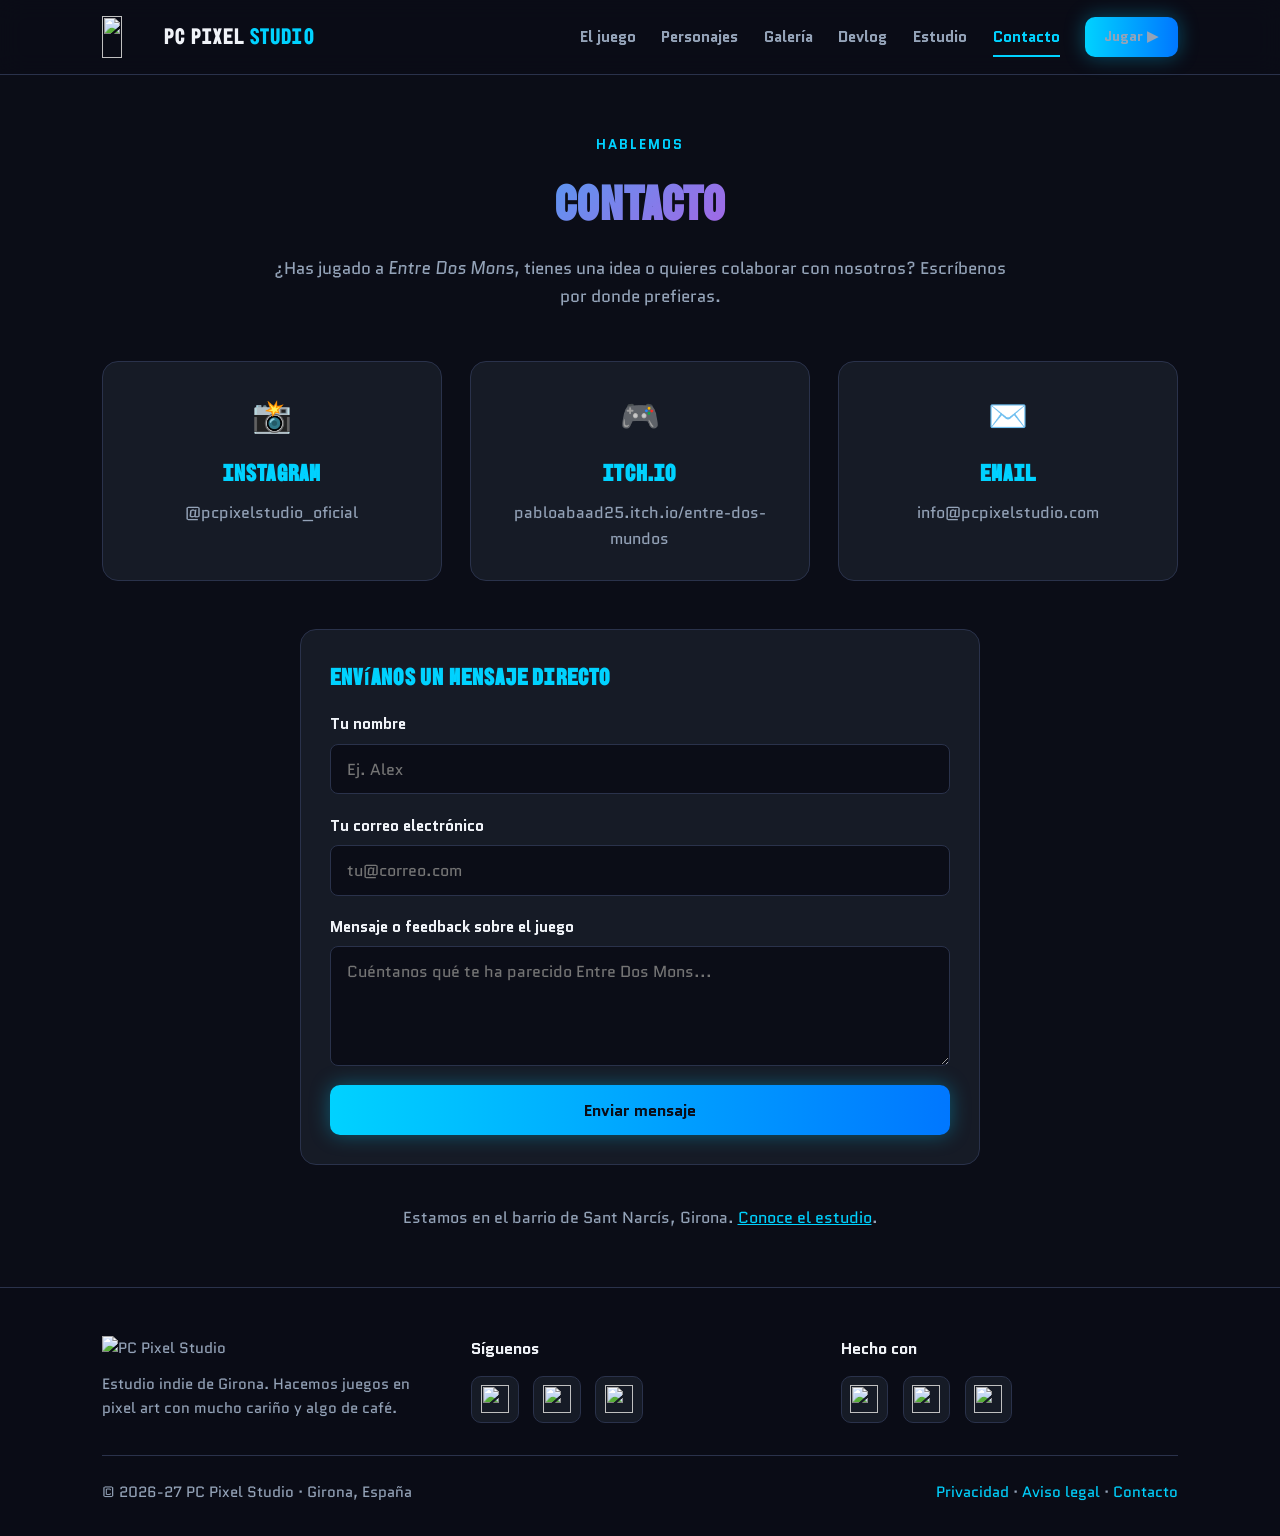
==== contact.html @ ad0563b1 "NUEVAS MEJORAS Y DISEÑO" ====
<!DOCTYPE html>
<html lang="es">
<head>
  <meta charset="UTF-8">
  <meta name="viewport" content="width=device-width, initial-scale=1.0">
  <title>Contacto | PC Pixel Studio</title>
  <meta name="description" content="Contacta con PC Pixel Studio, el estudio de Girona detrás de Entre Dos Mons.">
  <meta name="theme-color" content="#0b0d17">
  <link rel="icon" href="favicons/favicon.ico" sizes="any">
  <link rel="icon" type="image/png" sizes="32x32" href="favicons/favicon-32x32.png">
  <link rel="apple-touch-icon" href="favicons/apple-touch-icon.png">
  <link rel="stylesheet" href="style.css">
</head>
<body>
  <a class="skip-link" href="#contenido">Saltar al contenido</a>

  <!-- HEADER -->
  <header>
    <nav class="navbar" aria-label="Navegación principal">
      <a href="index.html" class="logo-link" aria-label="PC Pixel Studio, inicio">
        <img src="estudio/logo-estudio.png" alt="" class="logo-img" width="52" height="44">
        <span class="logo-text">PC Pixel<span>Studio</span></span>
      </a>
      <button class="nav-toggle" type="button" aria-expanded="false" aria-controls="nav-links" aria-label="Abrir menú">☰</button>
      <ul class="nav-links" id="nav-links">
        <li><a href="index.html#juego">El juego</a></li>
        <li><a href="index.html#personajes">Personajes</a></li>
        <li><a href="index.html#galeria">Galería</a></li>
        <li><a href="devlog.html">Devlog</a></li>
        <li><a href="studio.html">Estudio</a></li>
        <li><a href="contact.html" class="active" aria-current="page">Contacto</a></li>
        <li class="nav-cta"><a class="btn btn-primary btn-small" href="https://pabloabaad25.itch.io/entre-dos-mundos" target="_blank" rel="noopener noreferrer">Jugar ▶</a></li>
      </ul>
    </nav>
  </header>

  <main id="contenido" class="page">
    <div class="page-head">
      <span class="eyebrow">Hablemos</span>
      <h1>Contacto</h1>
      <p>¿Has jugado a <em>Entre Dos Mons</em>, tienes una idea o quieres colaborar con nosotros? Escríbenos por donde prefieras.</p>
    </div>

    <div class="contact-grid" style="margin-bottom: 3rem;">
      <a class="card contact-card" href="https://www.instagram.com/pcpixelstudio_oficial/" target="_blank" rel="noopener noreferrer">
        <span class="card-icon" aria-hidden="true">📸</span>
        <h3>Instagram</h3>
        <p>@pcpixelstudio_oficial</p>
      </a>
      <a class="card contact-card" href="https://pabloabaad25.itch.io/entre-dos-mundos" target="_blank" rel="noopener noreferrer">
        <span class="card-icon" aria-hidden="true">🎮</span>
        <h3>itch.io</h3>
        <p>pabloabaad25.itch.io/entre-dos-mundos</p>
      </a>
      <a class="card contact-card" href="mailto:info@pcpixelstudio.com">
        <span class="card-icon" aria-hidden="true">✉️</span>
        <h3>Email</h3>
        <p>info@pcpixelstudio.com</p>
      </a>
    </div>

    <form class="card" style="max-width: 680px; margin: 0 auto;" action="mailto:info@pcpixelstudio.com" method="post" enctype="text/plain">
      <h3 style="margin-bottom: 1rem;">Envíanos un mensaje directo</h3>
      <div class="form-group">
        <label for="nombre">Tu nombre</label>
        <input type="text" id="nombre" name="Nombre" placeholder="Ej. Alex" required>
      </div>
      <div class="form-group">
        <label for="email">Tu correo electrónico</label>
        <input type="email" id="email" name="Email" placeholder="tu@correo.com" required>
      </div>
      <div class="form-group">
        <label for="mensaje">Mensaje o feedback sobre el juego</label>
        <textarea id="mensaje" name="Mensaje" rows="4" placeholder="Cuéntanos qué te ha parecido Entre Dos Mons..." required></textarea>
      </div>
      <button type="submit" class="btn btn-primary" style="width: 100%;">Enviar mensaje</button>
    </form>

    <p style="margin-top: 2.5rem; text-align: center; color: var(--text-muted);">
      Estamos en el barrio de Sant Narcís, Girona. <a href="studio.html" style="color: var(--primary);">Conoce el estudio</a>.
    </p>
  </main>

  <!-- FOOTER -->
  <footer>
    <div class="footer-content">
      <div class="footer-top">
        <div class="footer-brand">
          <img src="estudio/logo-estudio.png" alt="PC Pixel Studio" width="66" height="56">
          <p>Estudio indie de Girona. Hacemos juegos en pixel art con mucho cariño y algo de café.</p>
        </div>
        <div class="footer-col">
          <h4>Síguenos</h4>
          <nav class="footer-icons" aria-label="Redes sociales">
            <a href="https://pabloabaad25.itch.io/entre-dos-mundos" target="_blank" rel="noopener noreferrer" aria-label="Entre Dos Mons en itch.io"><img src="iconos/icon-aviable-itchio.svg" alt=""></a>
            <a href="https://www.instagram.com/pcpixelstudio_oficial/" target="_blank" rel="noopener noreferrer" aria-label="PC Pixel Studio en Instagram"><img src="iconos/icon-instagram.png" alt=""></a>
            <a href="https://github.com/CyrailJR11/Projecte-Intermodular-de-Desenvolupament-d-Aplicacions-Multiplataforma" target="_blank" rel="noopener noreferrer" aria-label="Código del juego en GitHub"><img src="iconos/icon-github.png" alt=""></a>
          </nav>
        </div>
        <div class="footer-col">
          <h4>Hecho con</h4>
          <div class="footer-icons">
            <a href="https://unity.com" target="_blank" rel="noopener noreferrer" aria-label="Unity 6"><img src="iconos/icon-unity.png" alt=""></a>
            <a href="https://visualstudio.microsoft.com" target="_blank" rel="noopener noreferrer" aria-label="Visual Studio"><img src="iconos/icon-vstudio.png" alt=""></a>
            <a href="https://code.visualstudio.com" target="_blank" rel="noopener noreferrer" aria-label="Visual Studio Code"><img src="iconos/icon-vscode.png" alt=""></a>
          </div>
        </div>
      </div>
      <div class="footer-bottom">
        <p>&copy; 2026-27 PC Pixel Studio · Girona, España</p>
        <p><a href="privacy.html">Privacidad</a> · <a href="legal.html">Aviso legal</a> · <a href="contact.html">Contacto</a></p>
      </div>
    </div>
  </footer>

  <script src="script.js"></script>
</body>
</html>
---- style.css ----
/* ==========================================
   PC PIXEL STUDIO — ESTILOS GLOBALES WEB
   ========================================== */

@font-face {
  font-family: 'BBH Bogle';
  src: url('BBH_Bogle/BBHBogle-Regular.ttf') format('truetype');
  font-weight: 400;
  font-style: normal;
  font-display: swap;
}

@font-face {
  font-family: 'Quantico';
  src: url('BBH_Bogle,Quantico/Quantico/Quantico-Regular.ttf') format('truetype');
  font-weight: 400;
  font-style: normal;
  font-display: swap;
}

@font-face {
  font-family: 'Quantico';
  src: url('BBH_Bogle,Quantico/Quantico/Quantico-Italic.ttf') format('truetype');
  font-weight: 400;
  font-style: italic;
  font-display: swap;
}

@font-face {
  font-family: 'Quantico';
  src: url('BBH_Bogle,Quantico/Quantico/Quantico-Bold.ttf') format('truetype');
  font-weight: 700;
  font-style: normal;
  font-display: swap;
}

@font-face {
  font-family: 'Quantico';
  src: url('BBH_Bogle,Quantico/Quantico/Quantico-BoldItalic.ttf') format('truetype');
  font-weight: 700;
  font-style: italic;
  font-display: swap;
}

:root {
  --bg-color: #0b0d17;
  --bg-alt: #101422;
  --card-bg: #161b26;
  --primary: #00d2ff;
  --accent: #9d4edd;
  --ember: #ff2bd6;
  --gold: #ffcc00;
  --nil-color: #ff8c42;
  --volt-color: #00d2ff;
  --text-main: #f0f3f8;
  --text-muted: #94a3b8;
  --border: #2a324b;
  --font-display: 'BBH Bogle', sans-serif;
  --font-body: 'Quantico', sans-serif;
}

* {
  box-sizing: border-box;
  margin: 0;
  padding: 0;
}

html {
  scroll-behavior: smooth;
}

body {
  background-color: var(--bg-color);
  color: var(--text-main);
  font-family: var(--font-body);
  font-size: 16px;
  line-height: 1.6;
  min-height: 100vh;
  display: flex;
  flex-direction: column;
  overflow-x: hidden;
}

img {
  max-width: 100%;
  height: auto;
}

h1, h2, h3, .logo, .logo-text, .hero-title {
  font-family: var(--font-display);
  letter-spacing: 1.2px;
}

button, input, textarea, select, .btn, small, .badge {
  font-family: var(--font-body);
}

.sr-only {
  position: absolute;
  width: 1px;
  height: 1px;
  overflow: hidden;
  clip: rect(0, 0, 0, 0);
  white-space: nowrap;
}

.skip-link {
  position: absolute;
  left: -9999px;
}

.skip-link:focus {
  position: fixed;
  top: 10px;
  left: 10px;
  background: var(--primary);
  color: var(--bg-color);
  padding: 0.6rem 1rem;
  border-radius: 8px;
  font-weight: 700;
  z-index: 2000;
}

/* ==========================================
   NAVBAR UNIFICADA
   ========================================== */

.navbar {
  display: flex;
  justify-content: space-between;
  align-items: center;
  padding: 1rem 8%;
  background: rgba(11, 13, 23, 0.92);
  backdrop-filter: blur(12px);
  border-bottom: 1px solid var(--border);
  position: sticky;
  top: 0;
  z-index: 1000;
  transition: all 0.3s ease;
}

.logo-link {
  display: inline-flex;
  align-items: center;
  gap: 0.75rem;
  text-decoration: none;
}

.logo-img {
  height: 42px;
  width: auto;
  object-fit: contain;
  transition: transform 0.3s ease;
}

.logo-link:hover .logo-img {
  transform: scale(1.06);
}

.logo-text {
  font-size: 1.4rem;
  color: var(--text-main);
}

.logo-text span {
  color: var(--primary);
  margin-left: 4px;
}

.nav-links {
  display: flex;
  align-items: center;
  list-style: none;
  gap: 1.6rem;
}

.nav-links a {
  color: var(--text-muted);
  text-decoration: none;
  font-size: 0.96rem;
  font-weight: 700;
  transition: color 0.3s ease;
  padding: 0.4rem 0;
}

.nav-links a:hover,
.nav-links a.active {
  color: var(--primary);
  border-bottom: 2px solid var(--primary);
}

.nav-links .btn-small {
  padding: 0.55rem 1.2rem;
  font-size: 0.9rem;
  border-bottom: none !important;
}

.nav-toggle {
  display: none;
  background: var(--card-bg);
  color: var(--primary);
  border: 1px solid var(--border);
  border-radius: 8px;
  padding: 0.45rem 0.75rem;
  font-size: 1.3rem;
  cursor: pointer;
}

/* ==========================================
   ESTRUCTURA DE SECCIONES Y CABECERAS
   ========================================== */

main {
  flex: 1;
  width: 100%;
}

main.page {
  padding: 3.5rem 8%;
  max-width: 1400px;
  margin: 0 auto;
}

.section {
  padding: 5rem 8%;
}

.section-alt {
  background: var(--bg-alt);
  border-top: 1px solid var(--border);
  border-bottom: 1px solid var(--border);
}

.section-inner {
  max-width: 1200px;
  margin: 0 auto;
}

.section-head,
.page-head {
  text-align: center;
  max-width: 740px;
  margin: 0 auto 3.2rem;
}

.eyebrow {
  display: inline-block;
  font-size: 0.85rem;
  font-weight: 700;
  text-transform: uppercase;
  letter-spacing: 2px;
  color: var(--primary);
  margin-bottom: 0.6rem;
}

.section-head h2,
.page-head h1 {
  font-size: clamp(2.1rem, 4vw, 3rem);
  margin-bottom: 0.8rem;
  background: linear-gradient(135deg, #00d2ff 0%, #ff2bd6 100%);
  -webkit-background-clip: text;
  -webkit-text-fill-color: transparent;
}

.section-head p,
.page-head p {
  color: var(--text-muted);
  font-size: 1.08rem;
}

/* ==========================================
   HERO SECTION & ANOMALÍA DIMENSIONAL
   ========================================== */

.hero-section {
  position: relative;
  width: 100%;
  min-height: 88vh;
  display: flex;
  flex-direction: column;
  justify-content: center;
  align-items: center;
  text-align: center;
  padding: 4rem 6% 5rem;
  overflow: hidden;
  background:
    linear-gradient(to bottom, rgba(11, 13, 23, 0.72), rgba(11, 13, 23, 0.94)),
    url('img/hero.jpg') center/cover no-repeat,
    radial-gradient(circle at center, #131726 0%, #0b0d17 100%);
  border-bottom: 1px solid var(--border);
}

#anomaly-canvas {
  position: absolute;
  inset: 0;
  width: 100%;
  height: 100%;
  z-index: 1;
  pointer-events: none;
}

.hero-content {
  position: relative;
  z-index: 2;
  max-width: 820px;
  padding: 2.6rem 2rem;
  background: rgba(16, 20, 34, 0.68);
  backdrop-filter: blur(12px);
  border: 1px solid rgba(0, 210, 255, 0.25);
  border-radius: 24px;
  box-shadow: 0 0 50px rgba(0, 210, 255, 0.14);
}

.hero-logo {
  max-width: 480px;
  width: 90%;
  margin: 0 auto 1.2rem;
  display: block;
  filter: drop-shadow(0 8px 25px rgba(0, 210, 255, 0.25));
}

.hero-tagline {
  font-size: clamp(1.3rem, 2.8vw, 1.75rem);
  font-weight: 700;
  color: var(--text-main);
  margin-bottom: 1rem;
  line-height: 1.3;
}

.hero-tagline em {
  font-style: normal;
  color: var(--primary);
}

.hero-subtitle {
  color: var(--text-muted);
  font-size: 1.08rem;
  max-width: 640px;
  margin: 0 auto 2rem;
}

.hero-tags {
  display: flex;
  justify-content: center;
  flex-wrap: wrap;
  gap: 0.6rem;
  margin-top: 2rem;
}

.badge {
  display: inline-block;
  padding: 0.35rem 0.9rem;
  background: rgba(157, 78, 221, 0.18);
  border: 1px solid rgba(157, 78, 221, 0.5);
  color: #e0aaff;
  border-radius: 50px;
  font-size: 0.8rem;
  font-weight: 700;
  text-transform: uppercase;
  letter-spacing: 0.6px;
}

.badge-gold {
  background: rgba(255, 204, 0, 0.16);
  border-color: rgba(255, 204, 0, 0.55);
  color: var(--gold);
}

.scroll-hint {
  position: absolute;
  bottom: 1.4rem;
  z-index: 2;
  color: var(--text-muted);
  text-decoration: none;
  font-size: 0.88rem;
  font-weight: 700;
  transition: color 0.3s, transform 0.3s;
}

.scroll-hint:hover {
  color: var(--primary);
  transform: translateY(3px);
}

/* ==========================================
   HISTORIA, DOS MUNDOS Y PERSONAJES
   ========================================== */

.story {
  display: grid;
  grid-template-columns: 1.1fr 1fr;
  gap: 3rem;
  align-items: center;
}

.story h2 {
  font-size: clamp(1.9rem, 3.5vw, 2.5rem);
  color: var(--text-main);
  margin-bottom: 1.2rem;
}

.story p {
  color: var(--text-muted);
  margin-bottom: 1rem;
}

.story .quote {
  margin-top: 1.4rem;
  padding: 1.1rem 1.4rem;
  background: var(--card-bg);
  border-left: 4px solid var(--primary);
  border-radius: 0 12px 12px 0;
  color: var(--text-main);
  font-style: italic;
}

.story-img {
  border-radius: 18px;
  border: 1px solid var(--border);
  box-shadow: 0 15px 35px rgba(0, 0, 0, 0.5);
}

.worlds {
  display: grid;
  grid-template-columns: repeat(2, 1fr);
  gap: 2rem;
}

.world {
  background: var(--card-bg);
  border: 2px solid var(--border);
  border-radius: 18px;
  padding: 2rem;
  opacity: 0.65;
  transform: scale(0.98);
  transition: all 0.35s ease;
  cursor: pointer;
}

.world h3 {
  font-size: 1.7rem;
  margin: 0.8rem 0 0.6rem;
}

.world p {
  color: var(--text-muted);
  margin-bottom: 1.2rem;
}

.world ul {
  display: flex;
  flex-wrap: wrap;
  gap: 0.5rem;
  list-style: none;
}

.world-bosque.is-active {
  opacity: 1;
  transform: scale(1);
  border-color: var(--nil-color);
  box-shadow: 0 0 35px rgba(255, 140, 66, 0.22);
}

.world-bosque h3 {
  color: var(--nil-color);
}

.world-cuevas.is-active {
  opacity: 1;
  transform: scale(1);
  border-color: var(--volt-color);
  box-shadow: 0 0 35px rgba(0, 210, 255, 0.22);
}

.world-cuevas h3 {
  color: var(--volt-color);
}

.world-switch {
  display: flex;
  flex-direction: column;
  align-items: center;
  gap: 0.8rem;
  margin: 2.2rem 0 2.8rem;
}

.world-switch .key {
  display: inline-flex;
  align-items: center;
  justify-content: center;
  width: 28px;
  height: 28px;
  background: rgba(0, 0, 0, 0.35);
  border: 1px solid rgba(255, 255, 255, 0.4);
  border-radius: 6px;
  font-size: 0.9rem;
  font-weight: 700;
}

#world-status {
  color: var(--text-muted);
}

.links-grid {
  display: grid;
  grid-template-columns: repeat(auto-fit, minmax(260px, 1fr));
  gap: 1.5rem;
}

.link-card {
  display: flex;
  align-items: flex-start;
  gap: 1rem;
  background: var(--card-bg);
  border: 1px solid var(--border);
  border-radius: 14px;
  padding: 1.4rem;
}

.link-card .icon {
  font-size: 1.8rem;
  line-height: 1;
}

.link-card p {
  color: var(--text-muted);
  font-size: 0.95rem;
}

.link-card strong {
  color: var(--text-main);
}

.characters {
  display: grid;
  grid-template-columns: repeat(2, 1fr);
  gap: 2rem;
}

.character {
  display: flex;
  align-items: center;
  gap: 1.8rem;
  background: var(--card-bg);
  border: 1px solid var(--border);
  border-radius: 18px;
  padding: 2rem;
  transition: transform 0.3s ease, border-color 0.3s ease;
}

.character:hover {
  transform: translateY(-5px);
}

.character-nil:hover {
  border-color: var(--nil-color);
}

.character-volt:hover {
  border-color: var(--volt-color);
}

.character-sprite {
  width: 120px;
  height: auto;
  object-fit: contain;
  image-rendering: pixelated;
  flex-shrink: 0;
  transition: transform 0.25s ease;
}

.character:hover .character-sprite {
  transform: scale(1.08) rotate(2deg);
}

.character h3 {
  font-size: 1.8rem;
  margin-bottom: 0.2rem;
}

.character-nil h3 {
  color: var(--nil-color);
}

.character-volt h3 {
  color: var(--volt-color);
}

.character .role {
  display: inline-block;
  font-size: 0.85rem;
  font-weight: 700;
  text-transform: uppercase;
  color: var(--text-muted);
  margin-bottom: 0.8rem;
}

.character p {
  color: var(--text-muted);
  margin-bottom: 1rem;
  font-size: 0.95rem;
}

.abilities {
  list-style: none;
  display: flex;
  flex-direction: column;
  gap: 0.4rem;
}

.abilities li {
  font-size: 0.92rem;
  color: var(--text-main);
  padding-left: 1.2rem;
  position: relative;
}

.abilities li::before {
  content: "▸";
  position: absolute;
  left: 0;
  color: var(--primary);
}

/* ==========================================
   CARDS, GRID, GALERÍA, DEVLOG Y CTA
   ========================================== */

.grid {
  display: grid;
  grid-template-columns: repeat(auto-fit, minmax(280px, 1fr));
  gap: 1.8rem;
}

.card {
  background: var(--card-bg);
  border: 1px solid var(--border);
  border-radius: 16px;
  padding: 1.8rem;
  transition: transform 0.3s ease, border-color 0.3s ease, box-shadow 0.3s ease;
}

.card:hover {
  transform: translateY(-5px);
  border-color: var(--primary);
  box-shadow: 0 10px 25px rgba(0, 210, 255, 0.12);
}

.card-icon {
  display: inline-block;
  font-size: 2rem;
  margin-bottom: 0.8rem;
}

.card h3 {
  font-size: 1.45rem;
  color: var(--primary);
  margin-bottom: 0.5rem;
}

.card p {
  color: var(--text-muted);
}

.gallery {
  display: grid;
  grid-template-columns: repeat(auto-fit, minmax(300px, 1fr));
  gap: 1.5rem;
}

.gallery figure {
  background: var(--card-bg);
  border: 1px solid var(--border);
  border-radius: 14px;
  overflow: hidden;
  transition: transform 0.3s ease, border-color 0.3s ease;
}

.gallery figure:hover {
  transform: translateY(-4px);
  border-color: var(--primary);
}

.gallery button {
  display: block;
  width: 100%;
  padding: 0;
  border: none;
  background: none;
  cursor: zoom-in;
  overflow: hidden;
}

.gallery img {
  width: 100%;
  height: 220px;
  object-fit: cover;
  display: block;
  transition: transform 0.35s ease;
}

.gallery figure:hover img {
  transform: scale(1.05);
}

.gallery figcaption {
  padding: 0.9rem 1.2rem;
  font-size: 0.92rem;
  color: var(--text-muted);
  text-align: center;
}

.inspo {
  display: flex;
  justify-content: center;
  flex-wrap: wrap;
  gap: 1rem;
  margin-top: 1.5rem;
}

.inspo span {
  padding: 0.65rem 1.4rem;
  background: var(--card-bg);
  border: 1px solid var(--border);
  border-radius: 50px;
  font-weight: 700;
  color: var(--text-main);
}

.cta {
  display: grid;
  grid-template-columns: 300px 1fr;
  gap: 3rem;
  align-items: center;
  background: var(--card-bg);
  border: 1px solid var(--border);
  border-radius: 22px;
  padding: 2.5rem;
}

.cta-poster {
  border-radius: 14px;
  border: 1px solid var(--border);
  box-shadow: 0 12px 30px rgba(0, 0, 0, 0.5);
}

.cta h2 {
  font-size: clamp(1.9rem, 3.2vw, 2.5rem);
  margin-bottom: 1rem;
  color: var(--text-main);
}

.cta p {
  color: var(--text-muted);
  margin-bottom: 1.8rem;
}

.cta-note {
  display: block;
  font-size: 0.88rem;
  color: var(--text-muted);
}

.lightbox {
  display: none;
  position: fixed;
  inset: 0;
  background: rgba(7, 10, 18, 0.94);
  z-index: 3000;
  flex-direction: column;
  justify-content: center;
  align-items: center;
  padding: 2rem;
}

.lightbox.is-open {
  display: flex;
}

.lightbox img {
  max-width: 90vw;
  max-height: 80vh;
  border-radius: 12px;
  border: 1px solid var(--primary);
  box-shadow: 0 0 40px rgba(0, 210, 255, 0.25);
}

.lightbox p {
  margin-top: 1rem;
  color: var(--text-main);
}

.lightbox-close {
  position: absolute;
  top: 1.5rem;
  right: 2rem;
  background: var(--card-bg);
  color: var(--text-main);
  border: 1px solid var(--border);
  width: 44px;
  height: 44px;
  border-radius: 50%;
  font-size: 1.3rem;
  cursor: pointer;
}

.devlog-list {
  display: flex;
  flex-direction: column;
  gap: 2rem;
  max-width: 920px;
  margin: 0 auto;
}

.devlog-entry {
  display: flex;
  flex-direction: column;
  gap: 1rem;
}

.devlog-entry .tag {
  align-self: flex-start;
  background: rgba(0, 210, 255, 0.14);
  color: var(--primary);
  border: 1px solid rgba(0, 210, 255, 0.4);
  padding: 0.3rem 0.85rem;
  border-radius: 50px;
  font-size: 0.82rem;
  font-weight: 700;
  text-transform: uppercase;
}

.devlog-entry img {
  width: 100%;
  max-height: 440px;
  object-fit: cover;
  border-radius: 10px;
  border: 1px solid var(--border);
  margin-top: 1rem;
}

/* ==========================================
   ESTUDIO (MAPA, CARRUSEL, ACORDEÓN, TECH)
   ========================================== */

.map-container {
  width: 100%;
  height: 400px;
  border-radius: 16px;
  overflow: hidden;
  border: 1px solid var(--border);
  margin-top: 2rem;
}

.map-container iframe {
  width: 100%;
  height: 100%;
  border: 0;
}

.carousel-container {
  position: relative;
  max-width: 860px;
  margin: 2rem auto;
  overflow: hidden;
  border-radius: 16px;
  border: 1px solid var(--border);
  background: var(--card-bg);
}

.carousel-slides {
  display: flex;
  transition: transform 0.4s ease-in-out;
}

.carousel-slide {
  min-width: 100%;
  box-sizing: border-box;
  text-align: center;
}

.carousel-slide img {
  width: 100%;
  height: 420px;
  object-fit: cover;
  display: block;
}

.carousel-btn {
  position: absolute;
  top: 50%;
  transform: translateY(-50%);
  background: rgba(11, 13, 23, 0.78);
  color: var(--primary);
  border: 1px solid var(--border);
  padding: 0.8rem 1.05rem;
  cursor: pointer;
  font-size: 1.2rem;
  border-radius: 50%;
  transition: background 0.3s, color 0.3s;
  z-index: 10;
}

.carousel-btn:hover {
  background: var(--primary);
  color: var(--bg-color);
}

.carousel-prev { left: 15px; }
.carousel-next { right: 15px; }

.accordion {
  display: flex;
  flex-direction: column;
  gap: 1rem;
  margin-top: 1.5rem;
}

.accordion-item {
  background: var(--card-bg);
  border: 1px solid var(--border);
  border-radius: 12px;
  overflow: hidden;
  transition: border-color 0.3s;
}

.accordion-item:hover {
  border-color: var(--primary);
}

.accordion-header {
  padding: 1.2rem 1.5rem;
  display: flex;
  align-items: center;
  gap: 1rem;
  cursor: pointer;
  font-size: 1.1rem;
  font-weight: 700;
  color: var(--text-main);
  user-select: none;
}

.accordion-header img {
  width: 40px;
  height: 40px;
  object-fit: cover;
  border-radius: 8px;
}

.accordion-content {
  max-height: 0;
  overflow: hidden;
  transition: max-height 0.3s ease-out, padding 0.3s ease-out;
  padding: 0 1.5rem;
  color: var(--text-muted);
  line-height: 1.6;
}

.accordion-item.active .accordion-content {
  max-height: 220px;
  padding: 0 1.5rem 1.5rem 1.5rem;
}

.tech-section {
  display: flex;
  align-items: center;
  gap: 2.5rem;
  flex-wrap: wrap;
  margin-top: 1.5rem;
}

.tech-text {
  flex: 1;
  min-width: 280px;
}

.tech-image {
  flex: 1;
  min-width: 280px;
  text-align: center;
}

.tech-image img {
  max-width: 100%;
  height: auto;
  border-radius: 14px;
  border: 1px solid var(--border);
}

/* ==========================================
   CONTACTO
   ========================================== */

.contact-grid {
  display: grid;
  grid-template-columns: repeat(auto-fit, minmax(280px, 1fr));
  gap: 1.8rem;
}

.contact-card {
  text-decoration: none;
  text-align: center;
  display: flex;
  flex-direction: column;
  align-items: center;
}

.form-group {
  display: flex;
  flex-direction: column;
  gap: 0.45rem;
  margin-bottom: 1.2rem;
}

.form-group label {
  font-weight: 700;
  font-size: 0.95rem;
  color: var(--text-main);
}

.form-group input,
.form-group textarea {
  background: var(--bg-color);
  border: 1px solid var(--border);
  border-radius: 8px;
  padding: 0.8rem 1rem;
  color: var(--text-main);
  font-size: 1rem;
  transition: border-color 0.3s;
}

.form-group input:focus,
.form-group textarea:focus {
  outline: none;
  border-color: var(--primary);
}

/* ==========================================
   BOTONES
   ========================================== */

.hero-buttons,
.cta-buttons {
  display: flex;
  gap: 1.2rem;
  justify-content: center;
  flex-wrap: wrap;
}

.cta .cta-buttons {
  justify-content: flex-start;
  margin-bottom: 1rem;
}

.btn {
  display: inline-flex;
  align-items: center;
  justify-content: center;
  gap: 0.6rem;
  padding: 0.85rem 2rem;
  font-size: 1rem;
  font-weight: 700;
  border-radius: 10px;
  text-decoration: none;
  transition: all 0.3s ease;
  cursor: pointer;
  border: none;
}

.btn-primary {
  background: linear-gradient(90deg, #00d2ff, #0077ff);
  color: #0b0d17;
  box-shadow: 0 0 20px rgba(0, 210, 255, 0.35);
}

.btn-primary:hover {
  transform: translateY(-3px);
  box-shadow: 0 0 30px rgba(0, 210, 255, 0.65);
}

.btn-ember {
  background: linear-gradient(90deg, #9d4edd, #ff2bd6);
  color: #ffffff;
  box-shadow: 0 0 20px rgba(255, 43, 214, 0.3);
}

.btn-ember:hover {
  transform: translateY(-3px);
  box-shadow: 0 0 30px rgba(255, 43, 214, 0.6);
}

.btn-secondary {
  background: rgba(22, 27, 38, 0.85);
  color: var(--text-main);
  border: 1px solid var(--border);
}

.btn-secondary:hover {
  transform: translateY(-3px);
  border-color: var(--accent);
  color: #d896ff;
}

/* ==========================================
   FOOTER & PÁGINAS LEGALES
   ========================================== */

footer {
  padding: 3rem 8% 2rem;
  border-top: 1px solid var(--border);
  background: rgba(11, 13, 23, 0.98);
  color: var(--text-muted);
  font-size: 0.92rem;
}

.footer-content {
  max-width: 1200px;
  margin: 0 auto;
}

.footer-top {
  display: grid;
  grid-template-columns: repeat(auto-fit, minmax(220px, 1fr));
  gap: 2rem;
  padding-bottom: 2rem;
  border-bottom: 1px solid var(--border);
}

.footer-brand img {
  margin-bottom: 0.8rem;
}

.footer-col h4 {
  color: var(--text-main);
  margin-bottom: 0.9rem;
  font-size: 1rem;
}

.footer-icons {
  display: flex;
  align-items: center;
  gap: 0.9rem;
  flex-wrap: wrap;
}

.footer-icons a {
  display: inline-flex;
  padding: 0.55rem;
  background: var(--card-bg);
  border: 1px solid var(--border);
  border-radius: 10px;
  transition: all 0.3s ease;
}

.footer-icons img {
  width: 28px;
  height: 28px;
  object-fit: contain;
}

.footer-icons a:hover {
  transform: translateY(-3px);
  border-color: var(--primary);
  box-shadow: 0 0 15px rgba(0, 210, 255, 0.3);
}

.footer-bottom {
  display: flex;
  justify-content: space-between;
  align-items: center;
  flex-wrap: wrap;
  gap: 1rem;
  padding-top: 1.5rem;
}

footer a {
  color: var(--primary);
  text-decoration: none;
  transition: color 0.3s ease;
}

footer a:hover {
  color: var(--ember);
  text-decoration: underline;
}

.legal-container {
  max-width: 900px;
  margin: 0 auto;
  padding: 2.5rem;
  background: var(--card-bg);
  border: 1px solid var(--border);
  border-radius: 16px;
  box-shadow: 0 0 30px rgba(0, 0, 0, 0.4);
}

.legal-container h1 {
  font-size: 2.5rem;
  color: var(--primary);
  margin-bottom: 0.5rem;
}

.last-update {
  color: var(--text-muted);
  font-size: 0.9rem;
  margin-bottom: 2rem;
  border-bottom: 1px solid var(--border);
  padding-bottom: 1rem;
}

.legal-content h2 {
  font-size: 1.6rem;
  color: #c77dff;
  margin: 1.8rem 0 0.8rem 0;
}

.legal-content p {
  color: var(--text-main);
  line-height: 1.7;
  margin-bottom: 1rem;
}

.legal-content ul {
  margin: 0.8rem 0 1.2rem 1.5rem;
  color: var(--text-muted);
}

.legal-content li {
  margin-bottom: 0.5rem;
  line-height: 1.6;
}

/* ANIMACIÓN REVEAL & RESPONSIVE */
.reveal {
  opacity: 0;
  transform: translateY(22px);
  transition: opacity 0.6s ease, transform 0.6s ease;
}

.reveal.is-visible {
  opacity: 1;
  transform: translateY(0);
}

@media (max-width: 900px) {
  .story,
  .worlds,
  .characters,
  .cta {
    grid-template-columns: 1fr;
  }

  .cta-poster {
    max-width: 260px;
    margin: 0 auto;
  }

  .cta .cta-buttons {
    justify-content: center;
  }

  .cta {
    text-align: center;
  }
}

@media (max-width: 820px) {
  .nav-toggle {
    display: block;
  }

  .nav-links {
    display: none;
    position: absolute;
    top: 100%;
    left: 0;
    width: 100%;
    flex-direction: column;
    background: rgba(11, 13, 23, 0.98);
    border-bottom: 1px solid var(--border);
    padding: 1.5rem 8%;
    gap: 1rem;
  }

  .nav-links.open {
    display: flex;
  }

  .character {
    flex-direction: column;
    text-align: center;
  }

  .abilities li {
    text-align: left;
  }

  .footer-bottom {
    justify-content: center;
  }
}
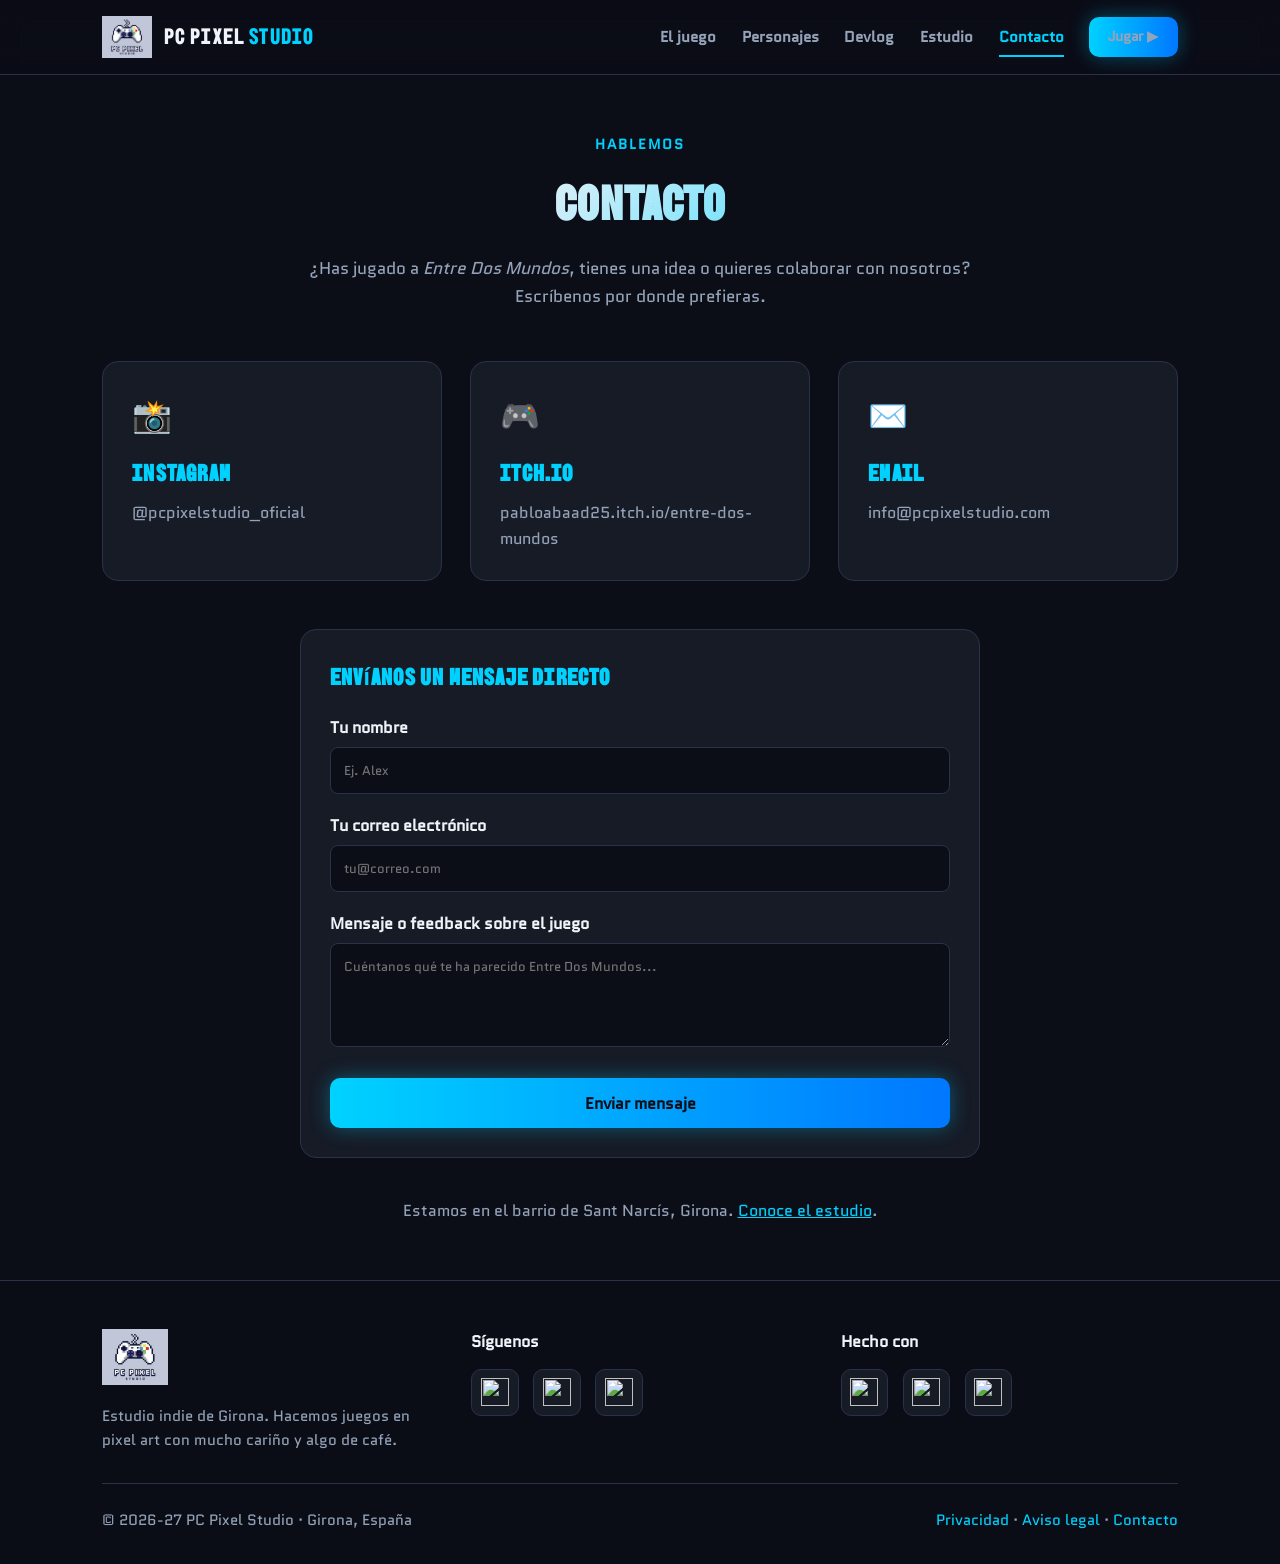
==== commit 38fd8874: "ULTIMAS MEJORAS DE CADA UNA DE LAS PAGINAS DE LA WEB" ====
--- a/contact.html
+++ b/contact.html
@@ -4,7 +4,7 @@
   <meta charset="UTF-8">
   <meta name="viewport" content="width=device-width, initial-scale=1.0">
   <title>Contacto | PC Pixel Studio</title>
-  <meta name="description" content="Contacta con PC Pixel Studio, el estudio de Girona detrás de Entre Dos Mons.">
+  <meta name="description" content="Contacta con PC Pixel Studio, el estudio de Girona detrás de Entre Dos Mundos.">
   <meta name="theme-color" content="#0b0d17">
   <link rel="icon" href="favicons/favicon.ico" sizes="any">
   <link rel="icon" type="image/png" sizes="32x32" href="favicons/favicon-32x32.png">
@@ -18,14 +18,13 @@
   <header>
     <nav class="navbar" aria-label="Navegación principal">
       <a href="index.html" class="logo-link" aria-label="PC Pixel Studio, inicio">
-        <img src="estudio/logo-estudio.png" alt="" class="logo-img" width="52" height="44">
+        <img src="estudio/LOGOTIP-ESTUDIO.png" alt="" class="logo-img" width="52" height="44">
         <span class="logo-text">PC Pixel<span>Studio</span></span>
       </a>
       <button class="nav-toggle" type="button" aria-expanded="false" aria-controls="nav-links" aria-label="Abrir menú">☰</button>
       <ul class="nav-links" id="nav-links">
         <li><a href="index.html#juego">El juego</a></li>
         <li><a href="index.html#personajes">Personajes</a></li>
-        <li><a href="index.html#galeria">Galería</a></li>
         <li><a href="devlog.html">Devlog</a></li>
         <li><a href="studio.html">Estudio</a></li>
         <li><a href="contact.html" class="active" aria-current="page">Contacto</a></li>
@@ -35,48 +34,48 @@
   </header>
 
   <main id="contenido" class="page">
-    <div class="page-head">
+    <div class="page-head reveal">
       <span class="eyebrow">Hablemos</span>
       <h1>Contacto</h1>
-      <p>¿Has jugado a <em>Entre Dos Mons</em>, tienes una idea o quieres colaborar con nosotros? Escríbenos por donde prefieras.</p>
+      <p>¿Has jugado a <em>Entre Dos Mundos</em>, tienes una idea o quieres colaborar con nosotros? Escríbenos por donde prefieras.</p>
     </div>
 
-    <div class="contact-grid" style="margin-bottom: 3rem;">
-      <a class="card contact-card" href="https://www.instagram.com/pcpixelstudio_oficial/" target="_blank" rel="noopener noreferrer">
+    <div class="contact-grid grid" style="margin-bottom: 3rem;">
+      <a class="card contact-card reveal" href="https://www.instagram.com/pcpixelstudio_oficial/" target="_blank" rel="noopener noreferrer" style="text-decoration: none;">
         <span class="card-icon" aria-hidden="true">📸</span>
         <h3>Instagram</h3>
         <p>@pcpixelstudio_oficial</p>
       </a>
-      <a class="card contact-card" href="https://pabloabaad25.itch.io/entre-dos-mundos" target="_blank" rel="noopener noreferrer">
+      <a class="card contact-card reveal" href="https://pabloabaad25.itch.io/entre-dos-mundos" target="_blank" rel="noopener noreferrer" style="text-decoration: none;">
         <span class="card-icon" aria-hidden="true">🎮</span>
         <h3>itch.io</h3>
         <p>pabloabaad25.itch.io/entre-dos-mundos</p>
       </a>
-      <a class="card contact-card" href="mailto:info@pcpixelstudio.com">
+      <a class="card contact-card reveal" href="mailto:info@pcpixelstudio.com" style="text-decoration: none;">
         <span class="card-icon" aria-hidden="true">✉️</span>
         <h3>Email</h3>
         <p>info@pcpixelstudio.com</p>
       </a>
     </div>
 
-    <form class="card" style="max-width: 680px; margin: 0 auto;" action="mailto:info@pcpixelstudio.com" method="post" enctype="text/plain">
-      <h3 style="margin-bottom: 1rem;">Envíanos un mensaje directo</h3>
-      <div class="form-group">
-        <label for="nombre">Tu nombre</label>
-        <input type="text" id="nombre" name="Nombre" placeholder="Ej. Alex" required>
+    <form class="card reveal" style="max-width: 680px; margin: 0 auto;" action="mailto:info@pcpixelstudio.com" method="post" enctype="text/plain">
+      <h3 style="margin-bottom: 1.2rem; color: var(--primary);">Envíanos un mensaje directo</h3>
+      <div class="form-group" style="margin-bottom: 1.2rem;">
+        <label for="nombre" style="display: block; margin-bottom: 0.4rem; font-weight: 700;">Tu nombre</label>
+        <input type="text" id="nombre" name="Nombre" placeholder="Ej. Alex" required style="width: 100%; padding: 0.8rem; background: var(--bg-color); border: 1px solid var(--border); border-radius: 8px; color: var(--text-main);">
       </div>
-      <div class="form-group">
-        <label for="email">Tu correo electrónico</label>
-        <input type="email" id="email" name="Email" placeholder="tu@correo.com" required>
+      <div class="form-group" style="margin-bottom: 1.2rem;">
+        <label for="email" style="display: block; margin-bottom: 0.4rem; font-weight: 700;">Tu correo electrónico</label>
+        <input type="email" id="email" name="Email" placeholder="tu@correo.com" required style="width: 100%; padding: 0.8rem; background: var(--bg-color); border: 1px solid var(--border); border-radius: 8px; color: var(--text-main);">
       </div>
-      <div class="form-group">
-        <label for="mensaje">Mensaje o feedback sobre el juego</label>
-        <textarea id="mensaje" name="Mensaje" rows="4" placeholder="Cuéntanos qué te ha parecido Entre Dos Mons..." required></textarea>
+      <div class="form-group" style="margin-bottom: 1.5rem;">
+        <label for="mensaje" style="display: block; margin-bottom: 0.4rem; font-weight: 700;">Mensaje o feedback sobre el juego</label>
+        <textarea id="mensaje" name="Mensaje" rows="4" placeholder="Cuéntanos qué te ha parecido Entre Dos Mundos..." required style="width: 100%; padding: 0.8rem; background: var(--bg-color); border: 1px solid var(--border); border-radius: 8px; color: var(--text-main);"></textarea>
       </div>
       <button type="submit" class="btn btn-primary" style="width: 100%;">Enviar mensaje</button>
     </form>
 
-    <p style="margin-top: 2.5rem; text-align: center; color: var(--text-muted);">
+    <p style="margin-top: 2.5rem; text-align: center; color: var(--text-muted);" class="reveal">
       Estamos en el barrio de Sant Narcís, Girona. <a href="studio.html" style="color: var(--primary);">Conoce el estudio</a>.
     </p>
   </main>
@@ -86,23 +85,23 @@
     <div class="footer-content">
       <div class="footer-top">
         <div class="footer-brand">
-          <img src="estudio/logo-estudio.png" alt="PC Pixel Studio" width="66" height="56">
+          <img src="estudio/LOGOTIP-ESTUDIO.png" alt="PC Pixel Studio" width="66" height="56">
           <p>Estudio indie de Girona. Hacemos juegos en pixel art con mucho cariño y algo de café.</p>
         </div>
         <div class="footer-col">
           <h4>Síguenos</h4>
           <nav class="footer-icons" aria-label="Redes sociales">
-            <a href="https://pabloabaad25.itch.io/entre-dos-mundos" target="_blank" rel="noopener noreferrer" aria-label="Entre Dos Mons en itch.io"><img src="iconos/icon-aviable-itchio.svg" alt=""></a>
-            <a href="https://www.instagram.com/pcpixelstudio_oficial/" target="_blank" rel="noopener noreferrer" aria-label="PC Pixel Studio en Instagram"><img src="iconos/icon-instagram.png" alt=""></a>
-            <a href="https://github.com/CyrailJR11/Projecte-Intermodular-de-Desenvolupament-d-Aplicacions-Multiplataforma" target="_blank" rel="noopener noreferrer" aria-label="Código del juego en GitHub"><img src="iconos/icon-github.png" alt=""></a>
+            <a href="https://pabloabaad25.itch.io/entre-dos-mundos" target="_blank" rel="noopener noreferrer" aria-label="Itch.io"><img src="iconos/icon-aviable-itchio.svg" alt=""></a>
+            <a href="https://www.instagram.com/pcpixelstudio_oficial/" target="_blank" rel="noopener noreferrer" aria-label="Instagram"><img src="iconos/icon-instagram.png" alt=""></a>
+            <a href="https://github.com/CyrailJR11/Projecte-Intermodular-de-Desenvolupament-d-Aplicacions-Multiplataforma" target="_blank" rel="noopener noreferrer" aria-label="GitHub"><img src="iconos/icon-github.png" alt=""></a>
           </nav>
         </div>
         <div class="footer-col">
           <h4>Hecho con</h4>
           <div class="footer-icons">
-            <a href="https://unity.com" target="_blank" rel="noopener noreferrer" aria-label="Unity 6"><img src="iconos/icon-unity.png" alt=""></a>
+            <a href="https://unity.com" target="_blank" rel="noopener noreferrer" aria-label="Unity"><img src="iconos/icon-unity.png" alt=""></a>
             <a href="https://visualstudio.microsoft.com" target="_blank" rel="noopener noreferrer" aria-label="Visual Studio"><img src="iconos/icon-vstudio.png" alt=""></a>
-            <a href="https://code.visualstudio.com" target="_blank" rel="noopener noreferrer" aria-label="Visual Studio Code"><img src="iconos/icon-vscode.png" alt=""></a>
+            <a href="https://code.visualstudio.com" target="_blank" rel="noopener noreferrer" aria-label="VS Code"><img src="iconos/icon-vscode.png" alt=""></a>
           </div>
         </div>
       </div>
--- a/style.css
+++ b/style.css
@@ -15,30 +15,6 @@
   src: url('BBH_Bogle,Quantico/Quantico/Quantico-Regular.ttf') format('truetype');
   font-weight: 400;
   font-style: normal;
-  font-display: swap;
-}
-
-@font-face {
-  font-family: 'Quantico';
-  src: url('BBH_Bogle,Quantico/Quantico/Quantico-Italic.ttf') format('truetype');
-  font-weight: 400;
-  font-style: italic;
-  font-display: swap;
-}
-
-@font-face {
-  font-family: 'Quantico';
-  src: url('BBH_Bogle,Quantico/Quantico/Quantico-Bold.ttf') format('truetype');
-  font-weight: 700;
-  font-style: normal;
-  font-display: swap;
-}
-
-@font-face {
-  font-family: 'Quantico';
-  src: url('BBH_Bogle,Quantico/Quantico/Quantico-BoldItalic.ttf') format('truetype');
-  font-weight: 700;
-  font-style: italic;
   font-display: swap;
 }
 
@@ -95,15 +71,6 @@
   font-family: var(--font-body);
 }
 
-.sr-only {
-  position: absolute;
-  width: 1px;
-  height: 1px;
-  overflow: hidden;
-  clip: rect(0, 0, 0, 0);
-  white-space: nowrap;
-}
-
 .skip-link {
   position: absolute;
   left: -9999px;
@@ -257,7 +224,7 @@
 .page-head h1 {
   font-size: clamp(2.1rem, 4vw, 3rem);
   margin-bottom: 0.8rem;
-  background: linear-gradient(135deg, #00d2ff 0%, #ff2bd6 100%);
+  background: linear-gradient(135deg, var(--text-main) 30%, var(--primary) 100%);
   -webkit-background-clip: text;
   -webkit-text-fill-color: transparent;
 }
@@ -366,22 +333,6 @@
   color: var(--gold);
 }
 
-.scroll-hint {
-  position: absolute;
-  bottom: 1.4rem;
-  z-index: 2;
-  color: var(--text-muted);
-  text-decoration: none;
-  font-size: 0.88rem;
-  font-weight: 700;
-  transition: color 0.3s, transform 0.3s;
-}
-
-.scroll-hint:hover {
-  color: var(--primary);
-  transform: translateY(3px);
-}
-
 /* ==========================================
    HISTORIA, DOS MUNDOS Y PERSONAJES
    ========================================== */
@@ -623,7 +574,7 @@
 }
 
 /* ==========================================
-   CARDS, GRID, GALERÍA, DEVLOG Y CTA
+   CARDS, GRID, GALERÍA Y CTA
    ========================================== */
 
 .grid {
@@ -662,71 +613,6 @@
   color: var(--text-muted);
 }
 
-.gallery {
-  display: grid;
-  grid-template-columns: repeat(auto-fit, minmax(300px, 1fr));
-  gap: 1.5rem;
-}
-
-.gallery figure {
-  background: var(--card-bg);
-  border: 1px solid var(--border);
-  border-radius: 14px;
-  overflow: hidden;
-  transition: transform 0.3s ease, border-color 0.3s ease;
-}
-
-.gallery figure:hover {
-  transform: translateY(-4px);
-  border-color: var(--primary);
-}
-
-.gallery button {
-  display: block;
-  width: 100%;
-  padding: 0;
-  border: none;
-  background: none;
-  cursor: zoom-in;
-  overflow: hidden;
-}
-
-.gallery img {
-  width: 100%;
-  height: 220px;
-  object-fit: cover;
-  display: block;
-  transition: transform 0.35s ease;
-}
-
-.gallery figure:hover img {
-  transform: scale(1.05);
-}
-
-.gallery figcaption {
-  padding: 0.9rem 1.2rem;
-  font-size: 0.92rem;
-  color: var(--text-muted);
-  text-align: center;
-}
-
-.inspo {
-  display: flex;
-  justify-content: center;
-  flex-wrap: wrap;
-  gap: 1rem;
-  margin-top: 1.5rem;
-}
-
-.inspo span {
-  padding: 0.65rem 1.4rem;
-  background: var(--card-bg);
-  border: 1px solid var(--border);
-  border-radius: 50px;
-  font-weight: 700;
-  color: var(--text-main);
-}
-
 .cta {
   display: grid;
   grid-template-columns: 300px 1fr;
@@ -742,6 +628,8 @@
   border-radius: 14px;
   border: 1px solid var(--border);
   box-shadow: 0 12px 30px rgba(0, 0, 0, 0.5);
+  width: 100%;
+  height: auto;
 }
 
 .cta h2 {
@@ -759,280 +647,6 @@
   display: block;
   font-size: 0.88rem;
   color: var(--text-muted);
-}
-
-.lightbox {
-  display: none;
-  position: fixed;
-  inset: 0;
-  background: rgba(7, 10, 18, 0.94);
-  z-index: 3000;
-  flex-direction: column;
-  justify-content: center;
-  align-items: center;
-  padding: 2rem;
-}
-
-.lightbox.is-open {
-  display: flex;
-}
-
-.lightbox img {
-  max-width: 90vw;
-  max-height: 80vh;
-  border-radius: 12px;
-  border: 1px solid var(--primary);
-  box-shadow: 0 0 40px rgba(0, 210, 255, 0.25);
-}
-
-.lightbox p {
-  margin-top: 1rem;
-  color: var(--text-main);
-}
-
-.lightbox-close {
-  position: absolute;
-  top: 1.5rem;
-  right: 2rem;
-  background: var(--card-bg);
-  color: var(--text-main);
-  border: 1px solid var(--border);
-  width: 44px;
-  height: 44px;
-  border-radius: 50%;
-  font-size: 1.3rem;
-  cursor: pointer;
-}
-
-.devlog-list {
-  display: flex;
-  flex-direction: column;
-  gap: 2rem;
-  max-width: 920px;
-  margin: 0 auto;
-}
-
-.devlog-entry {
-  display: flex;
-  flex-direction: column;
-  gap: 1rem;
-}
-
-.devlog-entry .tag {
-  align-self: flex-start;
-  background: rgba(0, 210, 255, 0.14);
-  color: var(--primary);
-  border: 1px solid rgba(0, 210, 255, 0.4);
-  padding: 0.3rem 0.85rem;
-  border-radius: 50px;
-  font-size: 0.82rem;
-  font-weight: 700;
-  text-transform: uppercase;
-}
-
-.devlog-entry img {
-  width: 100%;
-  max-height: 440px;
-  object-fit: cover;
-  border-radius: 10px;
-  border: 1px solid var(--border);
-  margin-top: 1rem;
-}
-
-/* ==========================================
-   ESTUDIO (MAPA, CARRUSEL, ACORDEÓN, TECH)
-   ========================================== */
-
-.map-container {
-  width: 100%;
-  height: 400px;
-  border-radius: 16px;
-  overflow: hidden;
-  border: 1px solid var(--border);
-  margin-top: 2rem;
-}
-
-.map-container iframe {
-  width: 100%;
-  height: 100%;
-  border: 0;
-}
-
-.carousel-container {
-  position: relative;
-  max-width: 860px;
-  margin: 2rem auto;
-  overflow: hidden;
-  border-radius: 16px;
-  border: 1px solid var(--border);
-  background: var(--card-bg);
-}
-
-.carousel-slides {
-  display: flex;
-  transition: transform 0.4s ease-in-out;
-}
-
-.carousel-slide {
-  min-width: 100%;
-  box-sizing: border-box;
-  text-align: center;
-}
-
-.carousel-slide img {
-  width: 100%;
-  height: 420px;
-  object-fit: cover;
-  display: block;
-}
-
-.carousel-btn {
-  position: absolute;
-  top: 50%;
-  transform: translateY(-50%);
-  background: rgba(11, 13, 23, 0.78);
-  color: var(--primary);
-  border: 1px solid var(--border);
-  padding: 0.8rem 1.05rem;
-  cursor: pointer;
-  font-size: 1.2rem;
-  border-radius: 50%;
-  transition: background 0.3s, color 0.3s;
-  z-index: 10;
-}
-
-.carousel-btn:hover {
-  background: var(--primary);
-  color: var(--bg-color);
-}
-
-.carousel-prev { left: 15px; }
-.carousel-next { right: 15px; }
-
-.accordion {
-  display: flex;
-  flex-direction: column;
-  gap: 1rem;
-  margin-top: 1.5rem;
-}
-
-.accordion-item {
-  background: var(--card-bg);
-  border: 1px solid var(--border);
-  border-radius: 12px;
-  overflow: hidden;
-  transition: border-color 0.3s;
-}
-
-.accordion-item:hover {
-  border-color: var(--primary);
-}
-
-.accordion-header {
-  padding: 1.2rem 1.5rem;
-  display: flex;
-  align-items: center;
-  gap: 1rem;
-  cursor: pointer;
-  font-size: 1.1rem;
-  font-weight: 700;
-  color: var(--text-main);
-  user-select: none;
-}
-
-.accordion-header img {
-  width: 40px;
-  height: 40px;
-  object-fit: cover;
-  border-radius: 8px;
-}
-
-.accordion-content {
-  max-height: 0;
-  overflow: hidden;
-  transition: max-height 0.3s ease-out, padding 0.3s ease-out;
-  padding: 0 1.5rem;
-  color: var(--text-muted);
-  line-height: 1.6;
-}
-
-.accordion-item.active .accordion-content {
-  max-height: 220px;
-  padding: 0 1.5rem 1.5rem 1.5rem;
-}
-
-.tech-section {
-  display: flex;
-  align-items: center;
-  gap: 2.5rem;
-  flex-wrap: wrap;
-  margin-top: 1.5rem;
-}
-
-.tech-text {
-  flex: 1;
-  min-width: 280px;
-}
-
-.tech-image {
-  flex: 1;
-  min-width: 280px;
-  text-align: center;
-}
-
-.tech-image img {
-  max-width: 100%;
-  height: auto;
-  border-radius: 14px;
-  border: 1px solid var(--border);
-}
-
-/* ==========================================
-   CONTACTO
-   ========================================== */
-
-.contact-grid {
-  display: grid;
-  grid-template-columns: repeat(auto-fit, minmax(280px, 1fr));
-  gap: 1.8rem;
-}
-
-.contact-card {
-  text-decoration: none;
-  text-align: center;
-  display: flex;
-  flex-direction: column;
-  align-items: center;
-}
-
-.form-group {
-  display: flex;
-  flex-direction: column;
-  gap: 0.45rem;
-  margin-bottom: 1.2rem;
-}
-
-.form-group label {
-  font-weight: 700;
-  font-size: 0.95rem;
-  color: var(--text-main);
-}
-
-.form-group input,
-.form-group textarea {
-  background: var(--bg-color);
-  border: 1px solid var(--border);
-  border-radius: 8px;
-  padding: 0.8rem 1rem;
-  color: var(--text-main);
-  font-size: 1rem;
-  transition: border-color 0.3s;
-}
-
-.form-group input:focus,
-.form-group textarea:focus {
-  outline: none;
-  border-color: var(--primary);
 }
 
 /* ==========================================
@@ -1089,20 +703,8 @@
   box-shadow: 0 0 30px rgba(255, 43, 214, 0.6);
 }
 
-.btn-secondary {
-  background: rgba(22, 27, 38, 0.85);
-  color: var(--text-main);
-  border: 1px solid var(--border);
-}
-
-.btn-secondary:hover {
-  transform: translateY(-3px);
-  border-color: var(--accent);
-  color: #d896ff;
-}
-
 /* ==========================================
-   FOOTER & PÁGINAS LEGALES
+   FOOTER
    ========================================== */
 
 footer {
@@ -1182,52 +784,6 @@
 footer a:hover {
   color: var(--ember);
   text-decoration: underline;
-}
-
-.legal-container {
-  max-width: 900px;
-  margin: 0 auto;
-  padding: 2.5rem;
-  background: var(--card-bg);
-  border: 1px solid var(--border);
-  border-radius: 16px;
-  box-shadow: 0 0 30px rgba(0, 0, 0, 0.4);
-}
-
-.legal-container h1 {
-  font-size: 2.5rem;
-  color: var(--primary);
-  margin-bottom: 0.5rem;
-}
-
-.last-update {
-  color: var(--text-muted);
-  font-size: 0.9rem;
-  margin-bottom: 2rem;
-  border-bottom: 1px solid var(--border);
-  padding-bottom: 1rem;
-}
-
-.legal-content h2 {
-  font-size: 1.6rem;
-  color: #c77dff;
-  margin: 1.8rem 0 0.8rem 0;
-}
-
-.legal-content p {
-  color: var(--text-main);
-  line-height: 1.7;
-  margin-bottom: 1rem;
-}
-
-.legal-content ul {
-  margin: 0.8rem 0 1.2rem 1.5rem;
-  color: var(--text-muted);
-}
-
-.legal-content li {
-  margin-bottom: 0.5rem;
-  line-height: 1.6;
 }
 
 /* ANIMACIÓN REVEAL & RESPONSIVE */
